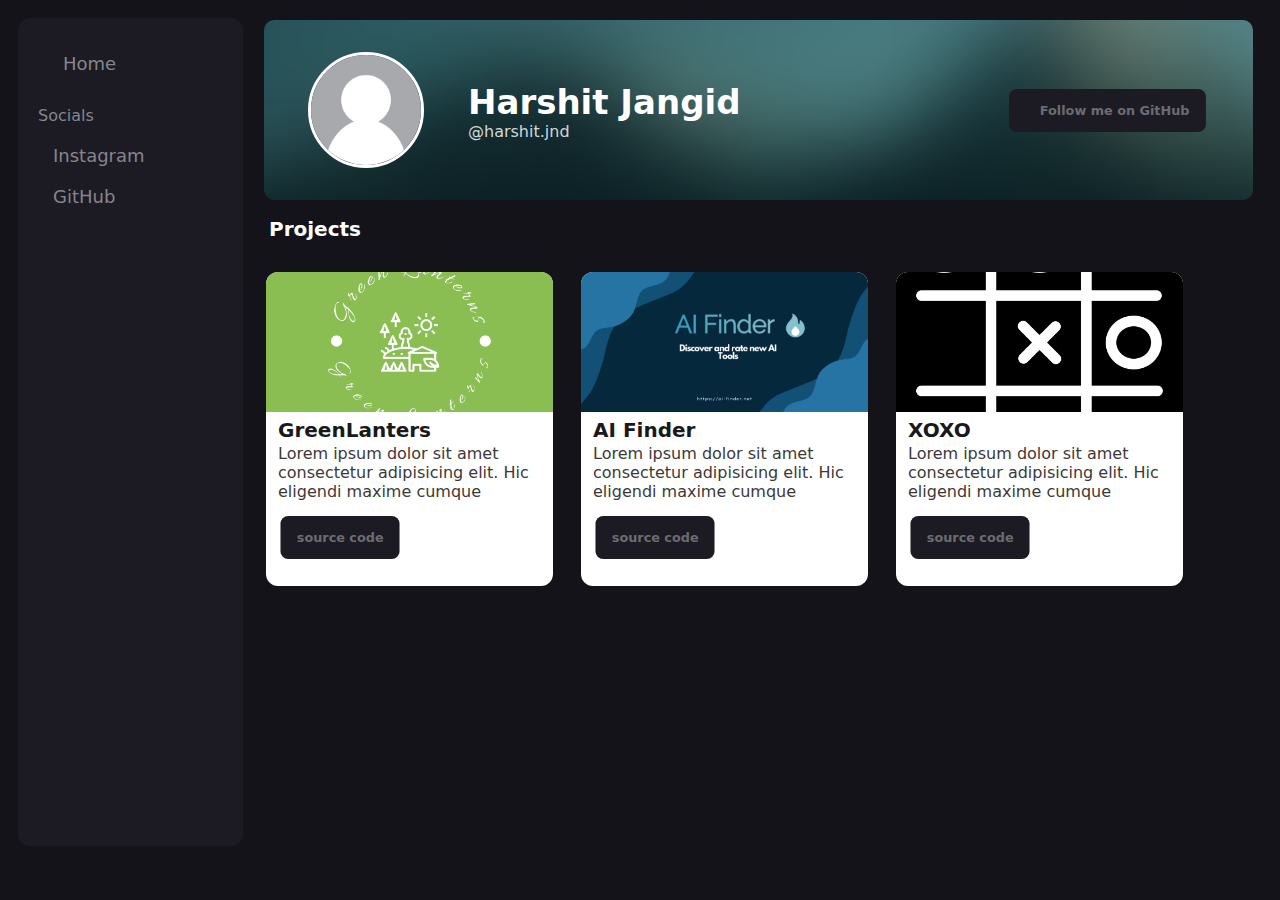
==== index.html @ 452cf879 "Create index.html" ====
<!DOCTYPE html>
<html lang="en">
<head>
    <meta charset="UTF-8">
    <meta name="viewport" content="width=device-width, initial-scale=1.0">
    <title>Home Page</title>
    <link rel="stylesheet" href="css/styles.css">
    <link
    rel="stylesheet"
    data-purpose="Layout StyleSheet"
    title="Web Awesome"
    href="/css/app-wa-9846671ed7c9dd69b10c93f6b04b31fe.css?vsn=d"
  >

    <link
      rel="stylesheet"
      href="https://site-assets.fontawesome.com/releases/v6.5.1/css/all.css"
    >

    <link
      rel="stylesheet"
      href="https://site-assets.fontawesome.com/releases/v6.5.1/css/sharp-thin.css"
    >

    <link
      rel="stylesheet"
      href="https://site-assets.fontawesome.com/releases/v6.5.1/css/sharp-solid.css"
    >

    <link
      rel="stylesheet"
      href="https://site-assets.fontawesome.com/releases/v6.5.1/css/sharp-regular.css"
    >

    <link
      rel="stylesheet"
      href="https://site-assets.fontawesome.com/releases/v6.5.1/css/sharp-light.css"
    >
</head>
<body>
    <section class="section">
    <div class="menu">
        <div class="tab-icon">
            <div class="tab-icon-div">
                <i class="fa-light fa-house" style="color: #86858c; margin-right: 15px; font-size: 24px;"></i> Home
            </div>
        </div>
        <div class="social-link-bar">
            <span class="Socials">Socials</span>
            <div class="social-link"><i class="fa-brands fa-instagram" style="color: #cd42ff; margin-right:15px; font-size: 24px;"></i>Instagram</div>
            <div class="social-link"><i class="fa-brands fa-github" style="color: #ffffff; margin-right:15px; font-size:24px;"></i>GitHub</div>
        </div>
    </div>

    <div class="main">
        <div class="header-pic">
            <div class="pack-1">
                <div style="display: flex;">
                    <img class="user" src="image/user-text.webp">
                    <div class="pack-0">
                    <h1 class="name">Harshit Jangid</h1>
                    <a href="#" id="discord_username">@harshit.jnd</a>
                </div>
                </div>
                <button class="follow"><i class="fa-brands fa-github" style="color: #ffffff; margin-right:15px; font-size:24px;"></i>Follow me on GitHub</button>
            </div>
        </div>
    <h3 class="project">Projects</h3>
    <div class="project-holder">
        <div class="project-div">
            <img class="project-img" src="image/logo1.png">
            <h4 class="project-title">GreenLanters</h4>
            <p class="des-project">Lorem ipsum dolor sit amet consectetur adipisicing elit. Hic eligendi maxime cumque</p>
            <button class="sc"><i class="fa-regular fa-code" style="color: #6c6b72;"></i> source code</button>
        </div>

        <div class="project-div">
            <img class="project-img" src="image/logo2.png">
            <h4 class="project-title">AI Finder</h4>
            <p class="des-project">Lorem ipsum dolor sit amet consectetur adipisicing elit. Hic eligendi maxime cumque</p>
            <button class="sc"><i class="fa-regular fa-code" style="color: #6c6b72;"></i> source code</button>
        </div>

        <div class="project-div">
            <img class="project-img" src="image/logo3.png">
            <h4 class="project-title">XOXO</h4>
            <p class="des-project">Lorem ipsum dolor sit amet consectetur adipisicing elit. Hic eligendi maxime cumque</p>
            <button class="sc"><i class="fa-regular fa-code" style="color: #6c6b72;"></i> source code</button>
        </div>
    </div>
    </div>
</section>
</body>
</html>
---- css/styles.css ----
body{
    background: #14131a;
}

.section{
    display: flex;
}

.menu{
    height: 92%;
    border-radius: 12px;
    background: #1c1b23;
    width: 225px;
    margin: 10px;
    position: fixed;
}

.tab-icon{
    display: grid;
}

.tab-icon-div{
    color: #86858c;
    text-align: left;
    font-size: 18px;
    font-weight: 500;
    margin: 30px;
    font-family: system-ui, -apple-system, BlinkMacSystemFont, 'Segoe UI', Roboto, Oxygen, Ubuntu, Cantarell, 'Open Sans', 'Helvetica Neue', sans-serif;
}

.Socials{
    color: #86858c;
    text-align: left;
    font-size: 16px;
    font-weight: 500;
    margin: 20px;
    font-family: system-ui, -apple-system, BlinkMacSystemFont, 'Segoe UI', Roboto, Oxygen, Ubuntu, Cantarell, 'Open Sans', 'Helvetica Neue', sans-serif;
}

.social-link{
    color: #86858c;
    text-align: left;
    display: flex;
    align-items: center;
    font-weight: 500;
    font-size: 18px;
    margin: 20px;
    font-family: system-ui, -apple-system, BlinkMacSystemFont, 'Segoe UI', Roboto, Oxygen, Ubuntu, Cantarell, 'Open Sans', 'Helvetica Neue', sans-serif;
    transition: cubic-bezier(0.175, 0.885, 0.32, 1.275) 0.6s;
}

.social-link:hover{
    transform: scale(1.2);
    margin-left: 44px;
}


.main{
    width: 100%;
    margin-left: 244px;
}

.header-pic{
    width: 97%;
    margin: 12px;
    border-radius: 10px;
    height: 180px;
    background-image: url(../image/header-bg.png);
    background-position: 30%;
}

.bg-header{
    width: 100%;
    height: 100%;
}

.pack-1{
display: flex;
align-items: center;
width: 100%;
height: 100%;
justify-content: space-between;
}

.user{
    height: 110px;
    width: 110px;
    border-radius: 50%;
    border: 3px solid #fff;
    margin-right:14px;
    margin-left: 44px;
}

.name{
    color: #fff;
    font-size: 34px;
    margin: 30px 30px 0px;
    font-weight: 700;
    font-family: system-ui, -apple-system, BlinkMacSystemFont, 'Segoe UI', Roboto, Oxygen, Ubuntu, Cantarell, 'Open Sans', 'Helvetica Neue', sans-serif;
}

#discord_username{
    margin-left: 30px;
    color: #ffffffd2;
    text-decoration: none;
    font-family: system-ui, -apple-system, BlinkMacSystemFont, 'Segoe UI', Roboto, Oxygen, Ubuntu, Cantarell, 'Open Sans', 'Helvetica Neue', sans-serif;
}

.follow{
    background-color: #1c1b23;
    color: #6c6b72;
    padding: 7px 17px;
    border-radius: 8px;
    border: none;
    display: flex;
    height: 45px;
    transform: scale(0.96);
    align-items: center;
    font-weight: 700;
    margin: 44px;
    font-family: system-ui, -apple-system, BlinkMacSystemFont, 'Segoe UI', Roboto, Oxygen, Ubuntu, Cantarell, 'Open Sans', 'Helvetica Neue', sans-serif;
}

.project{
    color: #fff;
    font-family: system-ui, -apple-system, BlinkMacSystemFont, 'Segoe UI', Roboto, Oxygen, Ubuntu, Cantarell, 'Open Sans', 'Helvetica Neue', sans-serif;
    margin: 17px;
    font-size: 20px;
}

.project-holder{
    display: flex;
}

.project-div{
    width: 287px;
    height: 314px;
    margin: 14px;
    border-radius: 12px;
    background-color: #fff;
}

.project-img{
    height: 140px;
    width: 100%;
    border-radius: 12px 12px 0px 0px;
    object-fit: cover;

}

.project-title{
    color: #191919;
    font-size: 20px;
    margin: 2px 12px;
    padding: 0;
    font-family: system-ui, -apple-system, BlinkMacSystemFont, 'Segoe UI', Roboto, Oxygen, Ubuntu, Cantarell, 'Open Sans', 'Helvetica Neue', sans-serif;
}

.des-project{
    color: #3c3939;
    margin: 2px 12px;
    padding: 0;
    font-family: system-ui, -apple-system, BlinkMacSystemFont, 'Segoe UI', Roboto, Oxygen, Ubuntu, Cantarell, 'Open Sans', 'Helvetica Neue', sans-serif;
}

/* width */
::-webkit-scrollbar {
    width: 7px;
  }
  
  /* Track */
  ::-webkit-scrollbar-track {
    background: #1c1b23;
  }
  
  /* Handle */
  ::-webkit-scrollbar-thumb {
    background: #888;
  }
  
  /* Handle on hover */
  ::-webkit-scrollbar-thumb:hover {
    background: #555;
  }

  .sc{
    background-color: #1c1b23;
    color: #6c6b72;
    padding: 7px 17px;
    border-radius: 8px;
    border: none;
    height: 45px;
    transform: scale(0.96);
    align-items: center;
    font-weight: 700;
    margin: 12px;
    font-family: system-ui, -apple-system, BlinkMacSystemFont, 'Segoe UI', Roboto, Oxygen, Ubuntu, Cantarell, 'Open Sans', 'Helvetica Neue', sans-serif;
  }


  @media only screen and (max-width: 700px) {
   .menu{
    display: none;
   } 

   .main{
    margin-left: 0px;
   }

   .des-project{
    display: none;
   }

   .project-div{
    height: 212px;
   }
  }

  @media only screen and (max-width: 525px) {
    .project-holder {
        display: grid;
        justify-items: center;
    }

    .des-project{
        display: block;
       }

       .project-div {
        height: 80%;
    }

  }
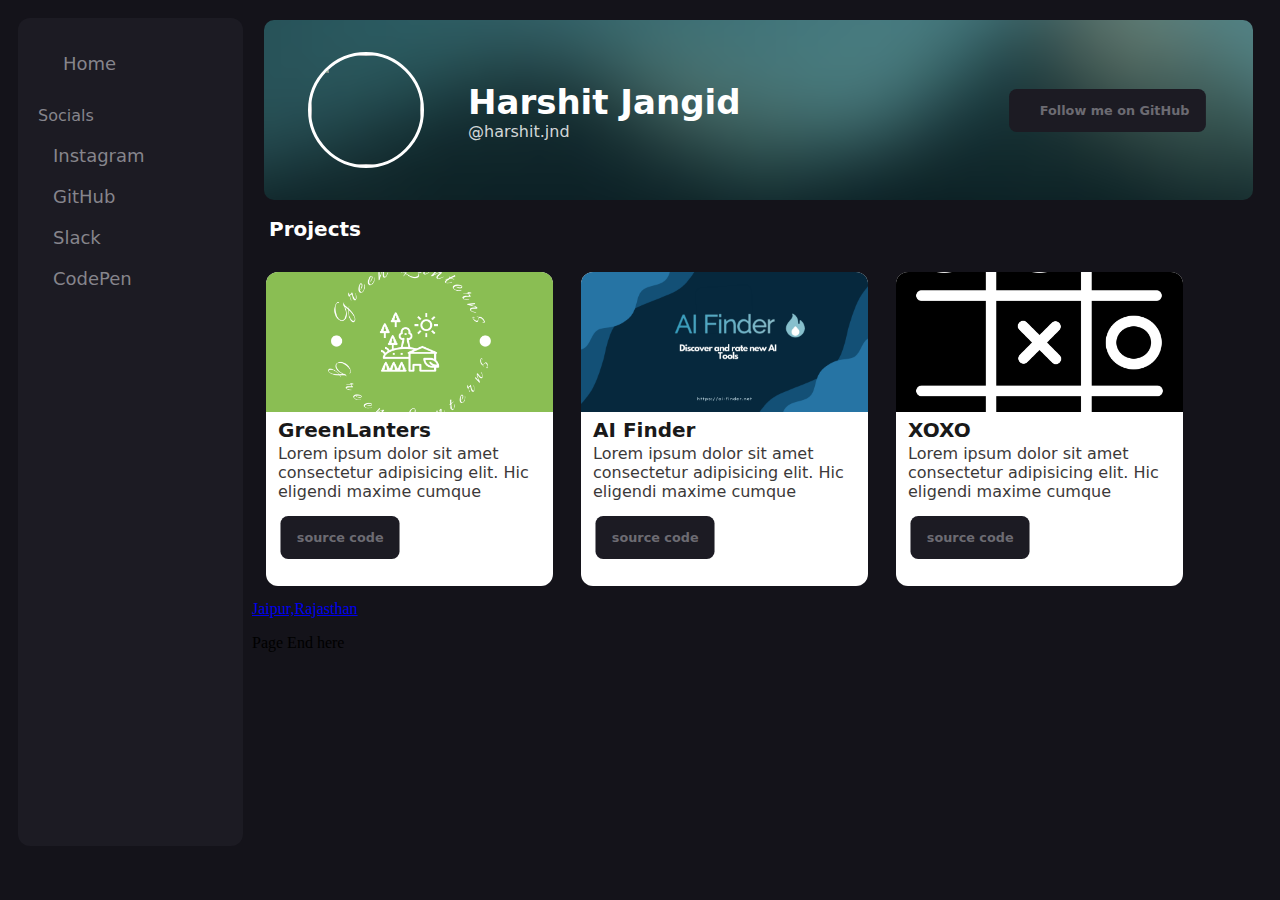
==== commit f4f0a186: "Add files via upload" ====
--- a/index.html
+++ b/index.html
@@ -1,94 +1,108 @@
-<!DOCTYPE html>
-<html lang="en">
-<head>
-    <meta charset="UTF-8">
-    <meta name="viewport" content="width=device-width, initial-scale=1.0">
-    <title>Home Page</title>
-    <link rel="stylesheet" href="css/styles.css">
-    <link
-    rel="stylesheet"
-    data-purpose="Layout StyleSheet"
-    title="Web Awesome"
-    href="/css/app-wa-9846671ed7c9dd69b10c93f6b04b31fe.css?vsn=d"
-  >
-
-    <link
-      rel="stylesheet"
-      href="https://site-assets.fontawesome.com/releases/v6.5.1/css/all.css"
-    >
-
-    <link
-      rel="stylesheet"
-      href="https://site-assets.fontawesome.com/releases/v6.5.1/css/sharp-thin.css"
-    >
-
-    <link
-      rel="stylesheet"
-      href="https://site-assets.fontawesome.com/releases/v6.5.1/css/sharp-solid.css"
-    >
-
-    <link
-      rel="stylesheet"
-      href="https://site-assets.fontawesome.com/releases/v6.5.1/css/sharp-regular.css"
-    >
-
-    <link
-      rel="stylesheet"
-      href="https://site-assets.fontawesome.com/releases/v6.5.1/css/sharp-light.css"
-    >
-</head>
-<body>
-    <section class="section">
-    <div class="menu">
-        <div class="tab-icon">
-            <div class="tab-icon-div">
-                <i class="fa-light fa-house" style="color: #86858c; margin-right: 15px; font-size: 24px;"></i> Home
-            </div>
-        </div>
-        <div class="social-link-bar">
-            <span class="Socials">Socials</span>
-            <div class="social-link"><i class="fa-brands fa-instagram" style="color: #cd42ff; margin-right:15px; font-size: 24px;"></i>Instagram</div>
-            <div class="social-link"><i class="fa-brands fa-github" style="color: #ffffff; margin-right:15px; font-size:24px;"></i>GitHub</div>
-        </div>
-    </div>
-
-    <div class="main">
-        <div class="header-pic">
-            <div class="pack-1">
-                <div style="display: flex;">
-                    <img class="user" src="image/user-text.webp">
-                    <div class="pack-0">
-                    <h1 class="name">Harshit Jangid</h1>
-                    <a href="#" id="discord_username">@harshit.jnd</a>
-                </div>
-                </div>
-                <button class="follow"><i class="fa-brands fa-github" style="color: #ffffff; margin-right:15px; font-size:24px;"></i>Follow me on GitHub</button>
-            </div>
-        </div>
-    <h3 class="project">Projects</h3>
-    <div class="project-holder">
-        <div class="project-div">
-            <img class="project-img" src="image/logo1.png">
-            <h4 class="project-title">GreenLanters</h4>
-            <p class="des-project">Lorem ipsum dolor sit amet consectetur adipisicing elit. Hic eligendi maxime cumque</p>
-            <button class="sc"><i class="fa-regular fa-code" style="color: #6c6b72;"></i> source code</button>
-        </div>
-
-        <div class="project-div">
-            <img class="project-img" src="image/logo2.png">
-            <h4 class="project-title">AI Finder</h4>
-            <p class="des-project">Lorem ipsum dolor sit amet consectetur adipisicing elit. Hic eligendi maxime cumque</p>
-            <button class="sc"><i class="fa-regular fa-code" style="color: #6c6b72;"></i> source code</button>
-        </div>
-
-        <div class="project-div">
-            <img class="project-img" src="image/logo3.png">
-            <h4 class="project-title">XOXO</h4>
-            <p class="des-project">Lorem ipsum dolor sit amet consectetur adipisicing elit. Hic eligendi maxime cumque</p>
-            <button class="sc"><i class="fa-regular fa-code" style="color: #6c6b72;"></i> source code</button>
-        </div>
-    </div>
-    </div>
-</section>
-</body>
-</html>
+<!DOCTYPE html>
+<html lang="en">
+<head>
+    <meta charset="UTF-8">
+    <meta name="viewport" content="width=device-width, initial-scale=1.0">
+    <title>Home Page</title>
+    <link rel="stylesheet" href="css/styles.css">
+    <link
+    rel="stylesheet"
+    data-purpose="Layout StyleSheet"
+    title="Web Awesome"
+    href="/css/app-wa-9846671ed7c9dd69b10c93f6b04b31fe.css?vsn=d"
+  >
+
+    <link
+      rel="stylesheet"
+      href="https://site-assets.fontawesome.com/releases/v6.5.1/css/all.css"
+    >
+
+    <link
+      rel="stylesheet"
+      href="https://site-assets.fontawesome.com/releases/v6.5.1/css/sharp-thin.css"
+    >
+
+    <link
+      rel="stylesheet"
+      href="https://site-assets.fontawesome.com/releases/v6.5.1/css/sharp-solid.css"
+    >
+
+    <link
+      rel="stylesheet"
+      href="https://site-assets.fontawesome.com/releases/v6.5.1/css/sharp-regular.css"
+    >
+
+    <link
+      rel="stylesheet"
+      href="https://site-assets.fontawesome.com/releases/v6.5.1/css/sharp-light.css"
+    >
+</head>
+<body>
+    <section class="section">
+    <div class="menu">
+        <div class="tab-icon">
+            <div class="tab-icon-div">
+                <i class="fa-light fa-house" style="color: #86858c; margin-right: 15px; font-size: 24px;"></i> Home
+            </div>
+        </div>
+        <div class="social-link-bar">
+            <span class="Socials">Socials</span>
+            <div class="social-link"><i class="fa-brands fa-instagram" style="color: #f853f0; margin-right:15px; font-size: 24px;"></i>Instagram</div>
+            <div class="social-link"><i class="fa-brands fa-github" style="color: #ffffff; margin-right:15px; font-size:24px;"></i>GitHub</div>
+            <div class="social-link"><i class="fa-brands fa-slack" style="color: #0ff7bd; margin-right:15px; font-size:24px;"></i>Slack</div>
+            <div class="social-link"><i class="fa-brands fa-codepen" style="color: #f5ff35; margin-right:15px; font-size:24px;"></i>CodePen</div>
+        </div>
+    </div>
+
+    <div class="main">
+        <div class="header-pic">
+            <div class="pack-1">
+                <div style="display: flex;">
+                    <img class="user" src="image/user.jpg">
+                    <div class="pack-0">
+                    <h1 class="name">Harshit Jangid</h1>
+                    <a href="#" id="discord_username">@harshit.jnd</a>
+                </div>
+                </div>
+                <button class="follow"><i class="fa-brands fa-github" style="color: #ffffff; margin-right:15px; font-size:24px;"></i>Follow me on GitHub</button>
+            </div>
+        </div>
+    <h3 class="project">Projects</h3>
+    <div class="project-holder">
+        <div class="project-div">
+            <img class="project-img" src="image/logo1.png">
+            <h4 class="project-title">GreenLanters</h4>
+            <p class="des-project">Lorem ipsum dolor sit amet consectetur adipisicing elit. Hic eligendi maxime cumque</p>
+            <button class="sc"><i class="fa-regular fa-code" style="color: #6c6b72;"></i> source code</button>
+        </div>
+
+        <div class="project-div">
+            <img class="project-img" src="image/logo2.png">
+            <h4 class="project-title">AI Finder</h4>
+            <p class="des-project">Lorem ipsum dolor sit amet consectetur adipisicing elit. Hic eligendi maxime cumque</p>
+            <button class="sc"><i class="fa-regular fa-code" style="color: #6c6b72;"></i> source code</button>
+        </div>
+
+        <div class="project-div">
+            <img class="project-img" src="image/logo3.png">
+            <h4 class="project-title">XOXO</h4>
+            <p class="des-project">Lorem ipsum dolor sit amet consectetur adipisicing elit. Hic eligendi maxime cumque</p>
+            <button class="sc"><i class="fa-regular fa-code" style="color: #6c6b72;"></i> source code</button>
+        </div>
+    </div>
+    <div class="line">
+        <a href="https://maps.app.goo.gl/8fVukAXoxANSHeWq6" class="location-dot">
+        <i class="fa-light fa-location-dot" style="color: #6c6b72;"></i>  Jaipur,Rajasthan
+    </a>
+    </div>
+    <div class="line-main"></div>
+    <footer>
+        <p class="page-end">
+            Page End here
+        </p>
+    </footer>
+</div>
+</div>
+</section>
+</body>
+</html>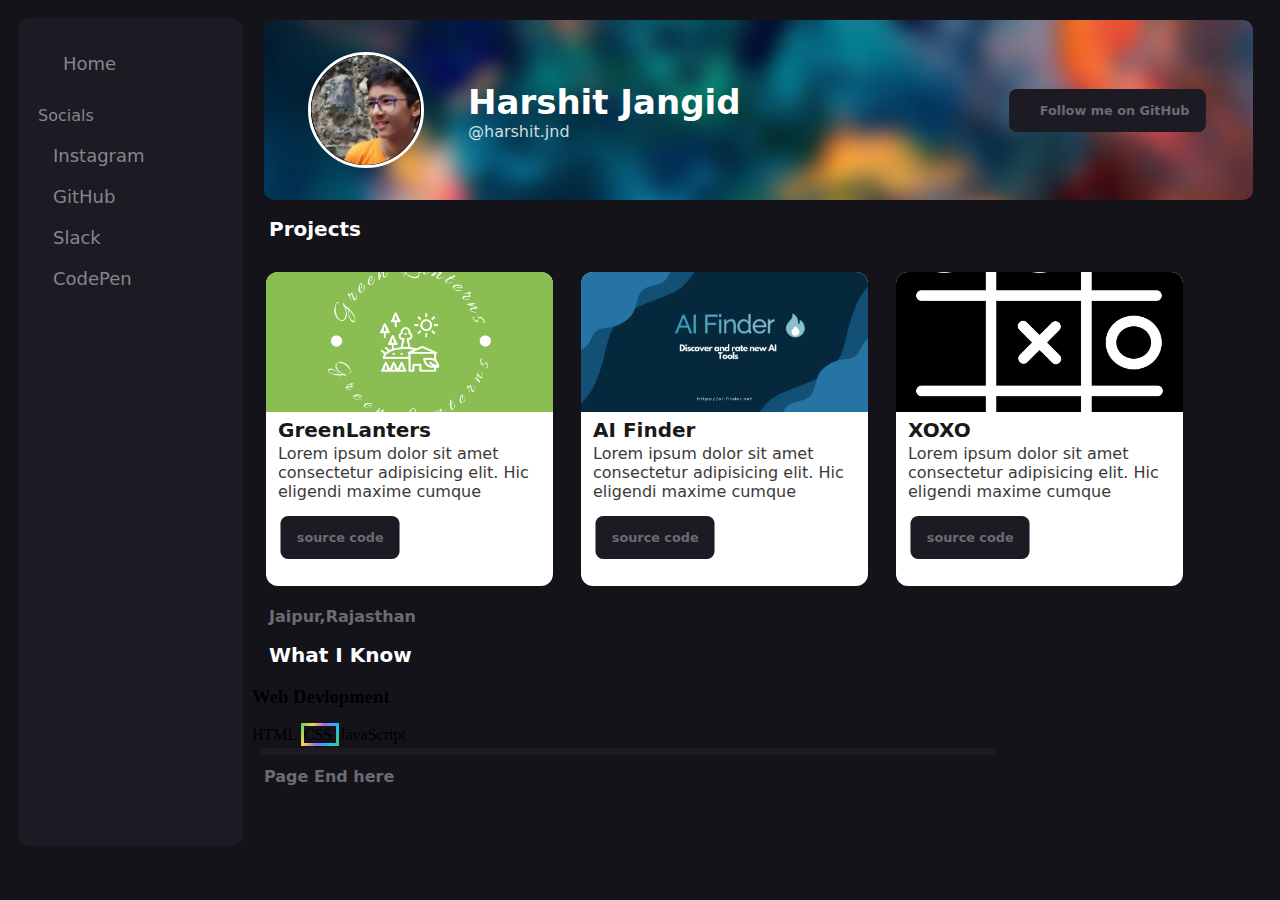
==== commit bee9a670: "Add files via upload" ====
--- a/index.html
+++ b/index.html
@@ -73,7 +73,9 @@
             <img class="project-img" src="image/logo1.png">
             <h4 class="project-title">GreenLanters</h4>
             <p class="des-project">Lorem ipsum dolor sit amet consectetur adipisicing elit. Hic eligendi maxime cumque</p>
+            <div class="sc-holder">
             <button class="sc"><i class="fa-regular fa-code" style="color: #6c6b72;"></i> source code</button>
+        </div>
         </div>
 
         <div class="project-div">
@@ -95,6 +97,30 @@
         <i class="fa-light fa-location-dot" style="color: #6c6b72;"></i>  Jaipur,Rajasthan
     </a>
     </div>
+    <div class="whatiknow">
+        <h3 class="project">
+            What I Know
+        </h3>
+        <div class="box-of-wik">
+            <h3 class="text-box-of-wik">
+            Web Devlopment
+        </h3>
+        <div class="inner-box">
+            <span class="box-30">
+                <i class="fa-brands fa-html5 fa-xl" style="color: #ff5733;"></i> HTML
+            </span>
+            <span class="box-30" style=" background: 
+            linear-gradient(#14131a, #14131a) padding-box,
+            linear-gradient(115deg,#4fcf70,#fad648,#a767e5,#12bcfe,#44ce7b) border-box;
+            border: 3px solid transparent;
+            "><i class="fa-brands fa-css3-alt fa-xl" style="color: #2977ff;"></i> CSS
+            </span>
+            <span class="box-30">
+                <i class="fa-brands fa-js fa-xl" style="color: #ffea00;"></i> JavaScript
+            </span>
+        </div>
+        </div>
+    </div>
     <div class="line-main"></div>
     <footer>
         <p class="page-end">
--- a/css/styles.css
+++ b/css/styles.css
@@ -1,233 +1,268 @@
-body{
-    background: #14131a;
-}
-
-.section{
-    display: flex;
-}
-
-.menu{
-    height: 92%;
-    border-radius: 12px;
-    background: #1c1b23;
-    width: 225px;
-    margin: 10px;
-    position: fixed;
-}
-
-.tab-icon{
-    display: grid;
-}
-
-.tab-icon-div{
-    color: #86858c;
-    text-align: left;
-    font-size: 18px;
-    font-weight: 500;
-    margin: 30px;
-    font-family: system-ui, -apple-system, BlinkMacSystemFont, 'Segoe UI', Roboto, Oxygen, Ubuntu, Cantarell, 'Open Sans', 'Helvetica Neue', sans-serif;
-}
-
-.Socials{
-    color: #86858c;
-    text-align: left;
-    font-size: 16px;
-    font-weight: 500;
-    margin: 20px;
-    font-family: system-ui, -apple-system, BlinkMacSystemFont, 'Segoe UI', Roboto, Oxygen, Ubuntu, Cantarell, 'Open Sans', 'Helvetica Neue', sans-serif;
-}
-
-.social-link{
-    color: #86858c;
-    text-align: left;
-    display: flex;
-    align-items: center;
-    font-weight: 500;
-    font-size: 18px;
-    margin: 20px;
-    font-family: system-ui, -apple-system, BlinkMacSystemFont, 'Segoe UI', Roboto, Oxygen, Ubuntu, Cantarell, 'Open Sans', 'Helvetica Neue', sans-serif;
-    transition: cubic-bezier(0.175, 0.885, 0.32, 1.275) 0.6s;
-}
-
-.social-link:hover{
-    transform: scale(1.2);
-    margin-left: 44px;
-}
-
-
-.main{
-    width: 100%;
-    margin-left: 244px;
-}
-
-.header-pic{
-    width: 97%;
-    margin: 12px;
-    border-radius: 10px;
-    height: 180px;
-    background-image: url(../image/header-bg.png);
-    background-position: 30%;
-}
-
-.bg-header{
-    width: 100%;
-    height: 100%;
-}
-
-.pack-1{
-display: flex;
-align-items: center;
-width: 100%;
-height: 100%;
-justify-content: space-between;
-}
-
-.user{
-    height: 110px;
-    width: 110px;
-    border-radius: 50%;
-    border: 3px solid #fff;
-    margin-right:14px;
-    margin-left: 44px;
-}
-
-.name{
-    color: #fff;
-    font-size: 34px;
-    margin: 30px 30px 0px;
-    font-weight: 700;
-    font-family: system-ui, -apple-system, BlinkMacSystemFont, 'Segoe UI', Roboto, Oxygen, Ubuntu, Cantarell, 'Open Sans', 'Helvetica Neue', sans-serif;
-}
-
-#discord_username{
-    margin-left: 30px;
-    color: #ffffffd2;
-    text-decoration: none;
-    font-family: system-ui, -apple-system, BlinkMacSystemFont, 'Segoe UI', Roboto, Oxygen, Ubuntu, Cantarell, 'Open Sans', 'Helvetica Neue', sans-serif;
-}
-
-.follow{
-    background-color: #1c1b23;
-    color: #6c6b72;
-    padding: 7px 17px;
-    border-radius: 8px;
-    border: none;
-    display: flex;
-    height: 45px;
-    transform: scale(0.96);
-    align-items: center;
-    font-weight: 700;
-    margin: 44px;
-    font-family: system-ui, -apple-system, BlinkMacSystemFont, 'Segoe UI', Roboto, Oxygen, Ubuntu, Cantarell, 'Open Sans', 'Helvetica Neue', sans-serif;
-}
-
-.project{
-    color: #fff;
-    font-family: system-ui, -apple-system, BlinkMacSystemFont, 'Segoe UI', Roboto, Oxygen, Ubuntu, Cantarell, 'Open Sans', 'Helvetica Neue', sans-serif;
-    margin: 17px;
-    font-size: 20px;
-}
-
-.project-holder{
-    display: flex;
-}
-
-.project-div{
-    width: 287px;
-    height: 314px;
-    margin: 14px;
-    border-radius: 12px;
-    background-color: #fff;
-}
-
-.project-img{
-    height: 140px;
-    width: 100%;
-    border-radius: 12px 12px 0px 0px;
-    object-fit: cover;
-
-}
-
-.project-title{
-    color: #191919;
-    font-size: 20px;
-    margin: 2px 12px;
-    padding: 0;
-    font-family: system-ui, -apple-system, BlinkMacSystemFont, 'Segoe UI', Roboto, Oxygen, Ubuntu, Cantarell, 'Open Sans', 'Helvetica Neue', sans-serif;
-}
-
-.des-project{
-    color: #3c3939;
-    margin: 2px 12px;
-    padding: 0;
-    font-family: system-ui, -apple-system, BlinkMacSystemFont, 'Segoe UI', Roboto, Oxygen, Ubuntu, Cantarell, 'Open Sans', 'Helvetica Neue', sans-serif;
-}
-
-/* width */
-::-webkit-scrollbar {
-    width: 7px;
-  }
-  
-  /* Track */
-  ::-webkit-scrollbar-track {
-    background: #1c1b23;
-  }
-  
-  /* Handle */
-  ::-webkit-scrollbar-thumb {
-    background: #888;
-  }
-  
-  /* Handle on hover */
-  ::-webkit-scrollbar-thumb:hover {
-    background: #555;
-  }
-
-  .sc{
-    background-color: #1c1b23;
-    color: #6c6b72;
-    padding: 7px 17px;
-    border-radius: 8px;
-    border: none;
-    height: 45px;
-    transform: scale(0.96);
-    align-items: center;
-    font-weight: 700;
-    margin: 12px;
-    font-family: system-ui, -apple-system, BlinkMacSystemFont, 'Segoe UI', Roboto, Oxygen, Ubuntu, Cantarell, 'Open Sans', 'Helvetica Neue', sans-serif;
-  }
-
-
-  @media only screen and (max-width: 700px) {
-   .menu{
-    display: none;
-   } 
-
-   .main{
-    margin-left: 0px;
-   }
-
-   .des-project{
-    display: none;
-   }
-
-   .project-div{
-    height: 212px;
-   }
-  }
-
-  @media only screen and (max-width: 525px) {
-    .project-holder {
-        display: grid;
-        justify-items: center;
-    }
-
-    .des-project{
-        display: block;
-       }
-
-       .project-div {
-        height: 80%;
-    }
-
-  }
+body{
+    background: #14131a;
+}
+
+.section{
+    display: flex;
+}
+
+.menu{
+    height: 92%;
+    border-radius: 12px;
+    background: #1c1b23;
+    width: 225px;
+    margin: 10px;
+    position: fixed;
+}
+
+.tab-icon{
+    display: grid;
+}
+
+.tab-icon-div{
+    color: #86858c;
+    text-align: left;
+    font-size: 18px;
+    font-weight: 500;
+    margin: 30px;
+    font-family: system-ui, -apple-system, BlinkMacSystemFont, 'Segoe UI', Roboto, Oxygen, Ubuntu, Cantarell, 'Open Sans', 'Helvetica Neue', sans-serif;
+}
+
+.Socials{
+    color: #86858c;
+    text-align: left;
+    font-size: 16px;
+    font-weight: 500;
+    margin: 20px;
+    font-family: system-ui, -apple-system, BlinkMacSystemFont, 'Segoe UI', Roboto, Oxygen, Ubuntu, Cantarell, 'Open Sans', 'Helvetica Neue', sans-serif;
+}
+
+.social-link{
+    color: #86858c;
+    text-align: left;
+    display: flex;
+    align-items: center;
+    font-weight: 500;
+    font-size: 18px;
+    margin: 20px;
+    font-family: system-ui, -apple-system, BlinkMacSystemFont, 'Segoe UI', Roboto, Oxygen, Ubuntu, Cantarell, 'Open Sans', 'Helvetica Neue', sans-serif;
+    transition: cubic-bezier(0.175, 0.885, 0.32, 1.275) 0.6s;
+}
+
+.social-link:hover{
+    margin-left: 44px;
+}
+
+
+.main{
+    width: 100%;
+    margin-left: 244px;
+}
+
+.header-pic{
+    width: 97%;
+    margin: 12px;
+    border-radius: 10px;
+    height: 180px;
+    background-image: url(../image/cover.png);
+   background-repeat: no-repeat;
+   background-size: cover;
+}
+
+.bg-header{
+    width: 100%;
+    height: 100%;
+}
+
+.pack-1{
+display: flex;
+align-items: center;
+width: 100%;
+height: 100%;
+justify-content: space-between;
+}
+
+.user{
+    height: 110px;
+    width: 110px;
+    border-radius: 50%;
+    border: 3px solid #fff;
+    margin-right:14px;
+    margin-left: 44px;
+}
+
+.name{
+    color: #fff;
+    font-size: 34px;
+    margin: 30px 30px 0px;
+    font-weight: 700;
+    font-family: system-ui, -apple-system, BlinkMacSystemFont, 'Segoe UI', Roboto, Oxygen, Ubuntu, Cantarell, 'Open Sans', 'Helvetica Neue', sans-serif;
+}
+
+#discord_username{
+    margin-left: 30px;
+    color: #ffffffd2;
+    text-decoration: none;
+    font-family: system-ui, -apple-system, BlinkMacSystemFont, 'Segoe UI', Roboto, Oxygen, Ubuntu, Cantarell, 'Open Sans', 'Helvetica Neue', sans-serif;
+}
+
+.follow{
+    background-color: #1c1b23;
+    color: #6c6b72;
+    padding: 7px 17px;
+    border-radius: 8px;
+    border: none;
+    display: flex;
+    height: 45px;
+    transform: scale(0.96);
+    align-items: center;
+    font-weight: 700;
+    margin: 44px;
+    font-family: system-ui, -apple-system, BlinkMacSystemFont, 'Segoe UI', Roboto, Oxygen, Ubuntu, Cantarell, 'Open Sans', 'Helvetica Neue', sans-serif;
+}
+
+.project{
+    color: #fff;
+    font-family: system-ui, -apple-system, BlinkMacSystemFont, 'Segoe UI', Roboto, Oxygen, Ubuntu, Cantarell, 'Open Sans', 'Helvetica Neue', sans-serif;
+    margin: 17px;
+    font-size: 20px;
+}
+
+.project-holder{
+    display: flex;
+}
+
+.project-div{
+    width: 287px;
+    height: 314px;
+    margin: 14px;
+    border-radius: 12px;
+    background-color: #fff;
+}
+
+.project-img{
+    height: 140px;
+    width: 100%;
+    border-radius: 12px 12px 0px 0px;
+    object-fit: cover;
+
+}
+
+.project-title{
+    color: #191919;
+    font-size: 20px;
+    margin: 2px 12px;
+    padding: 0;
+    font-family: system-ui, -apple-system, BlinkMacSystemFont, 'Segoe UI', Roboto, Oxygen, Ubuntu, Cantarell, 'Open Sans', 'Helvetica Neue', sans-serif;
+}
+
+.des-project{
+    color: #3c3939;
+    margin: 2px 12px;
+    padding: 0;
+    font-family: system-ui, -apple-system, BlinkMacSystemFont, 'Segoe UI', Roboto, Oxygen, Ubuntu, Cantarell, 'Open Sans', 'Helvetica Neue', sans-serif;
+}
+
+/* width */
+::-webkit-scrollbar {
+    width: 7px;
+  }
+  
+  /* Track */
+  ::-webkit-scrollbar-track {
+    background: #1c1b23;
+  }
+  
+  /* Handle */
+  ::-webkit-scrollbar-thumb {
+    background: #888;
+  }
+  
+  /* Handle on hover */
+  ::-webkit-scrollbar-thumb:hover {
+    background: #555;
+  }
+
+  .sc{
+    background-color: #1c1b23;
+    color: #6c6b72;
+    padding: 7px 17px;
+    border-radius: 8px;
+    border: none;
+    height: 45px;
+    transform: scale(0.96);
+    align-items: center;
+    font-weight: 700;
+    margin: 12px;
+    font-family: system-ui, -apple-system, BlinkMacSystemFont, 'Segoe UI', Roboto, Oxygen, Ubuntu, Cantarell, 'Open Sans', 'Helvetica Neue', sans-serif;
+  }
+
+
+  @media only screen and (max-width: 700px) {
+   .menu{
+    display: none;
+   } 
+
+   .main{
+    margin-left: 0px;
+   }
+
+   .des-project{
+    display: none;
+   }
+
+   .project-div{
+    height: 212px;
+   }
+  }
+
+  @media only screen and (max-width: 525px) {
+    .project-holder {
+        display: grid;
+        justify-items: center;
+    }
+
+    .des-project{
+        display: block;
+       }
+
+       .project-div {
+        height: 80%;
+    }
+
+    .follow{
+        display: none;
+    }
+
+  }
+
+  .page-end{
+    color: #6c6b72;
+    align-items: center;
+    font-weight: 700;
+    margin: 12px;
+    font-family: system-ui, -apple-system, BlinkMacSystemFont, 'Segoe UI', Roboto, Oxygen, Ubuntu, Cantarell, 'Open Sans', 'Helvetica Neue', sans-serif;
+  }
+
+  .line{
+    cursor: pointer;
+    padding: 7px 17px 0px;
+  }
+
+  .line-main{
+    width: 69%;
+    background: #1c1b23;
+    border-radius: 3px;
+    padding:7px 17px 0px ;
+    border: none;
+    align-items: center;
+    margin: 4px 7px;
+    cursor: pointer;
+  }
+
+  .location-dot{
+    color: #6c6b72;
+    font-weight: 700;
+    text-decoration: none;
+    font-family: system-ui, -apple-system, BlinkMacSystemFont, 'Segoe UI', Roboto, Oxygen, Ubuntu, Cantarell, 'Open Sans', 'Helvetica Neue', sans-serif;
+  }
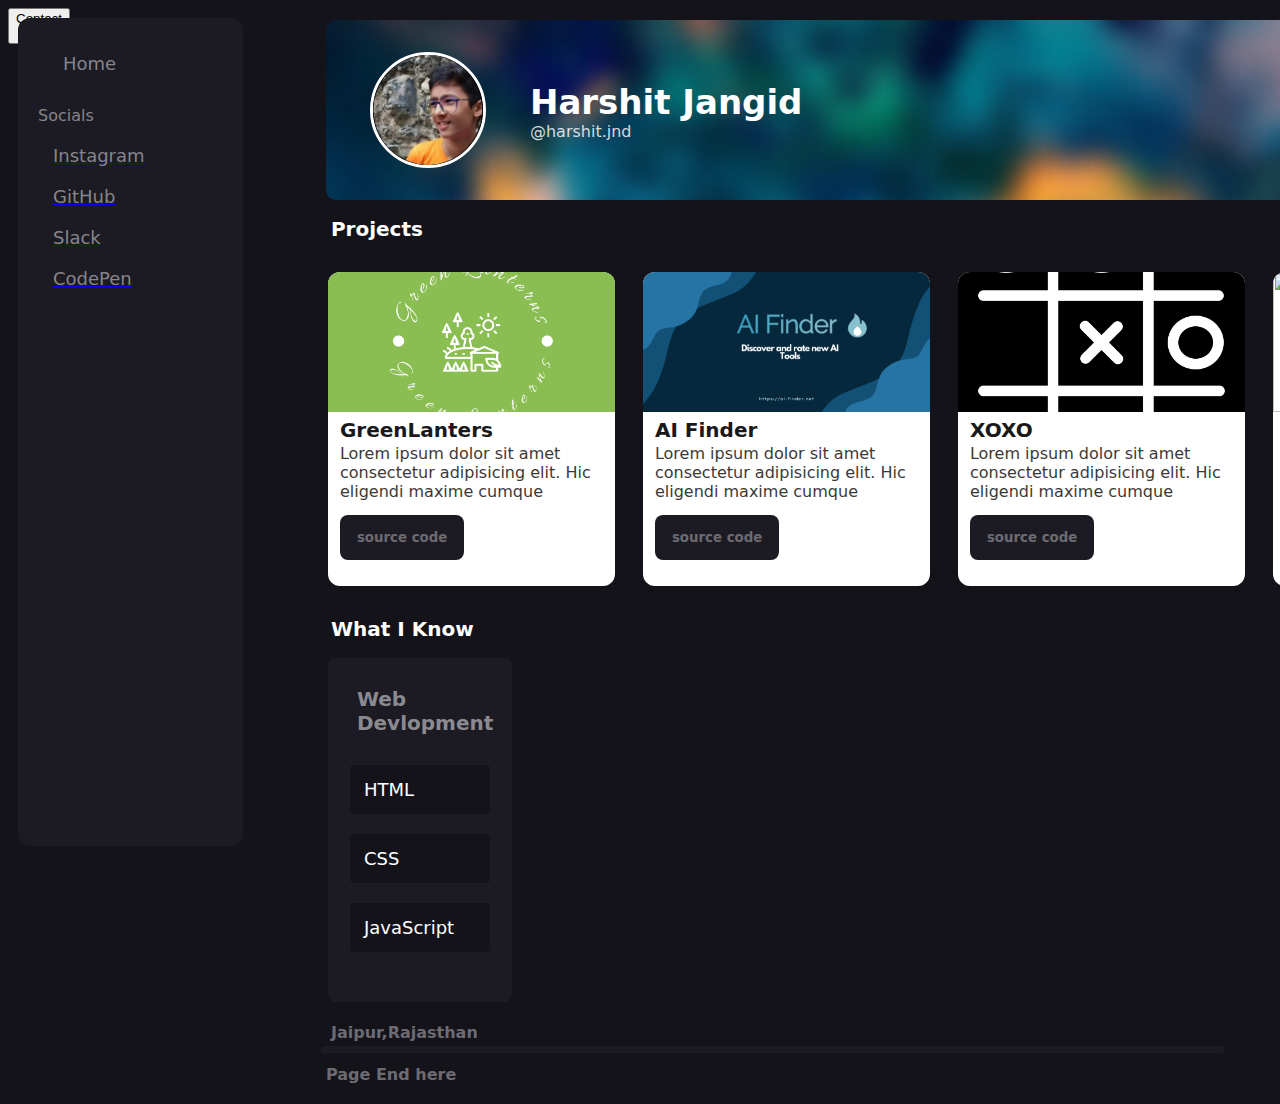
==== commit 1fc90a03: "Add files via upload" ====
--- a/index.html
+++ b/index.html
@@ -39,6 +39,15 @@
 </head>
 <body>
     <section class="section">
+        <div class="header-holder">
+            <div class="dot-holder">
+                <div class="dot"></div>
+                <div class="dot"></div>
+            </div>
+            <div class="contact-me-btn">
+                <a href="tel:+916376770017"><button class="contact-btn">Contact Me</button></a>
+            </div>
+        </div>
     <div class="menu">
         <div class="tab-icon">
             <div class="tab-icon-div">
@@ -47,10 +56,10 @@
         </div>
         <div class="social-link-bar">
             <span class="Socials">Socials</span>
-            <div class="social-link"><i class="fa-brands fa-instagram" style="color: #f853f0; margin-right:15px; font-size: 24px;"></i>Instagram</div>
-            <div class="social-link"><i class="fa-brands fa-github" style="color: #ffffff; margin-right:15px; font-size:24px;"></i>GitHub</div>
-            <div class="social-link"><i class="fa-brands fa-slack" style="color: #0ff7bd; margin-right:15px; font-size:24px;"></i>Slack</div>
-            <div class="social-link"><i class="fa-brands fa-codepen" style="color: #f5ff35; margin-right:15px; font-size:24px;"></i>CodePen</div>
+           <a href="404.html" class="a0"><div class="social-link"><i class="fa-brands fa-instagram" style="color: #f853f0; margin-right:15px; font-size: 24px;"></i>Instagram</div></a>
+           <a href="404.html" class="a0"><div class="social-link"><i class="fa-brands fa-github" style="color: #ffffff; margin-right:15px; font-size:24px;"></i>GitHub</div></a>
+           <a href="404.html" class="a0"><div class="social-link"><i class="fa-brands fa-slack" style="color: #0ff7bd; margin-right:15px; font-size:24px;"></i>Slack</div></a>
+           <a href="404.html" class="a0"><div class="social-link"><i class="fa-brands fa-codepen" style="color: #f5ff35; margin-right:15px; font-size:24px;"></i>CodePen</div></a>
         </div>
     </div>
 
@@ -61,10 +70,10 @@
                     <img class="user" src="image/user.jpg">
                     <div class="pack-0">
                     <h1 class="name">Harshit Jangid</h1>
-                    <a href="#" id="discord_username">@harshit.jnd</a>
+                    <a href="404.html" id="discord_username">@harshit.jnd</a>
                 </div>
                 </div>
-                <button class="follow"><i class="fa-brands fa-github" style="color: #ffffff; margin-right:15px; font-size:24px;"></i>Follow me on GitHub</button>
+                <a href="https://github.com/harshitjangid7" class="a0"><button class="follow"><i class="fa-brands fa-github" style="color: #ffffff; margin-right:15px; font-size:24px;"></i>Follow me on GitHub</button></a>
             </div>
         </div>
     <h3 class="project">Projects</h3>
@@ -91,11 +100,15 @@
             <p class="des-project">Lorem ipsum dolor sit amet consectetur adipisicing elit. Hic eligendi maxime cumque</p>
             <button class="sc"><i class="fa-regular fa-code" style="color: #6c6b72;"></i> source code</button>
         </div>
-    </div>
-    <div class="line">
-        <a href="https://maps.app.goo.gl/8fVukAXoxANSHeWq6" class="location-dot">
-        <i class="fa-light fa-location-dot" style="color: #6c6b72;"></i>  Jaipur,Rajasthan
-    </a>
+
+        <div class="project-div">
+            <img class="project-img" src="image/FC.png">
+            <h4 class="project-title">Famil Code</h4>
+            <p class="des-project">Lorem ipsum dolor sit amet consectetur adipisicing elit. Hic eligendi maxime cumque</p>
+            <div class="sc-holder">
+            <button class="sc"><i class="fa-regular fa-code" style="color: #6c6b72;"></i> source code</button>
+        </div>
+        </div>
     </div>
     <div class="whatiknow">
         <h3 class="project">
@@ -109,17 +122,18 @@
             <span class="box-30">
                 <i class="fa-brands fa-html5 fa-xl" style="color: #ff5733;"></i> HTML
             </span>
-            <span class="box-30" style=" background: 
-            linear-gradient(#14131a, #14131a) padding-box,
-            linear-gradient(115deg,#4fcf70,#fad648,#a767e5,#12bcfe,#44ce7b) border-box;
-            border: 3px solid transparent;
-            "><i class="fa-brands fa-css3-alt fa-xl" style="color: #2977ff;"></i> CSS
+            <span class="box-30"><i class="fa-brands fa-css3-alt fa-xl" style="color: #2977ff;"></i> CSS
             </span>
             <span class="box-30">
                 <i class="fa-brands fa-js fa-xl" style="color: #ffea00;"></i> JavaScript
             </span>
         </div>
         </div>
+    </div>
+    <div class="line">
+        <a href="https://maps.app.goo.gl/8fVukAXoxANSHeWq6" class="location-dot">
+        <i class="fa-light fa-location-dot" style="color: #6c6b72;"></i>  Jaipur,Rajasthan
+    </a>
     </div>
     <div class="line-main"></div>
     <footer>
--- a/css/styles.css
+++ b/css/styles.css
@@ -184,19 +184,22 @@
   }
 
   .sc{
-    background-color: #1c1b23;
+    background: #1c1b23;
     color: #6c6b72;
     padding: 7px 17px;
     border-radius: 8px;
     border: none;
     height: 45px;
+    align-items: center;
+    font-weight: 700;
+    margin: 12px;
+    transition: all 0.4s cubic-bezier(0.455, 0.03, 0.515, 0.955)  ;
+    font-family: system-ui, -apple-system, BlinkMacSystemFont, 'Segoe UI', Roboto, Oxygen, Ubuntu, Cantarell, 'Open Sans', 'Helvetica Neue', sans-serif;
+  }
+
+  .sc:hover{
     transform: scale(0.96);
-    align-items: center;
-    font-weight: 700;
-    margin: 12px;
-    font-family: system-ui, -apple-system, BlinkMacSystemFont, 'Segoe UI', Roboto, Oxygen, Ubuntu, Cantarell, 'Open Sans', 'Helvetica Neue', sans-serif;
-  }
-
+  }
 
   @media only screen and (max-width: 700px) {
    .menu{
@@ -266,3 +269,42 @@
     text-decoration: none;
     font-family: system-ui, -apple-system, BlinkMacSystemFont, 'Segoe UI', Roboto, Oxygen, Ubuntu, Cantarell, 'Open Sans', 'Helvetica Neue', sans-serif;
   }
+
+
+.text-2{
+    color: #ffffff;
+    font-weight: 700;
+    text-decoration: none;
+    font-family: system-ui, -apple-system, BlinkMacSystemFont, 'Segoe UI', Roboto, Oxygen, Ubuntu, Cantarell, 'Open Sans', 'Helvetica Neue', sans-serif;
+}
+
+.box-of-wik{
+    background: #1c1b23;
+    margin: 14px;
+    border-radius: 8px;
+    height: 320px;
+    width: 160px;
+    padding: 12px;
+}
+
+.text-box-of-wik{
+    color: #8b8a91;
+    font-family: system-ui, -apple-system, BlinkMacSystemFont, 'Segoe UI', Roboto, Oxygen, Ubuntu, Cantarell, 'Open Sans', 'Helvetica Neue', sans-serif;
+    margin: 17px;
+    font-size: 20px;
+    margin-bottom: 20px;
+}
+
+.box-30{
+    color: #fff;
+    background: #14131a;
+    border-radius: 4px;
+    padding: 14px;
+    font-size: 18px;
+    margin: 10px;
+    font-family: system-ui, -apple-system, BlinkMacSystemFont, 'Segoe UI', Roboto, Oxygen, Ubuntu, Cantarell, 'Open Sans', 'Helvetica Neue', sans-serif;
+}
+
+.inner-box{
+    display: grid;
+}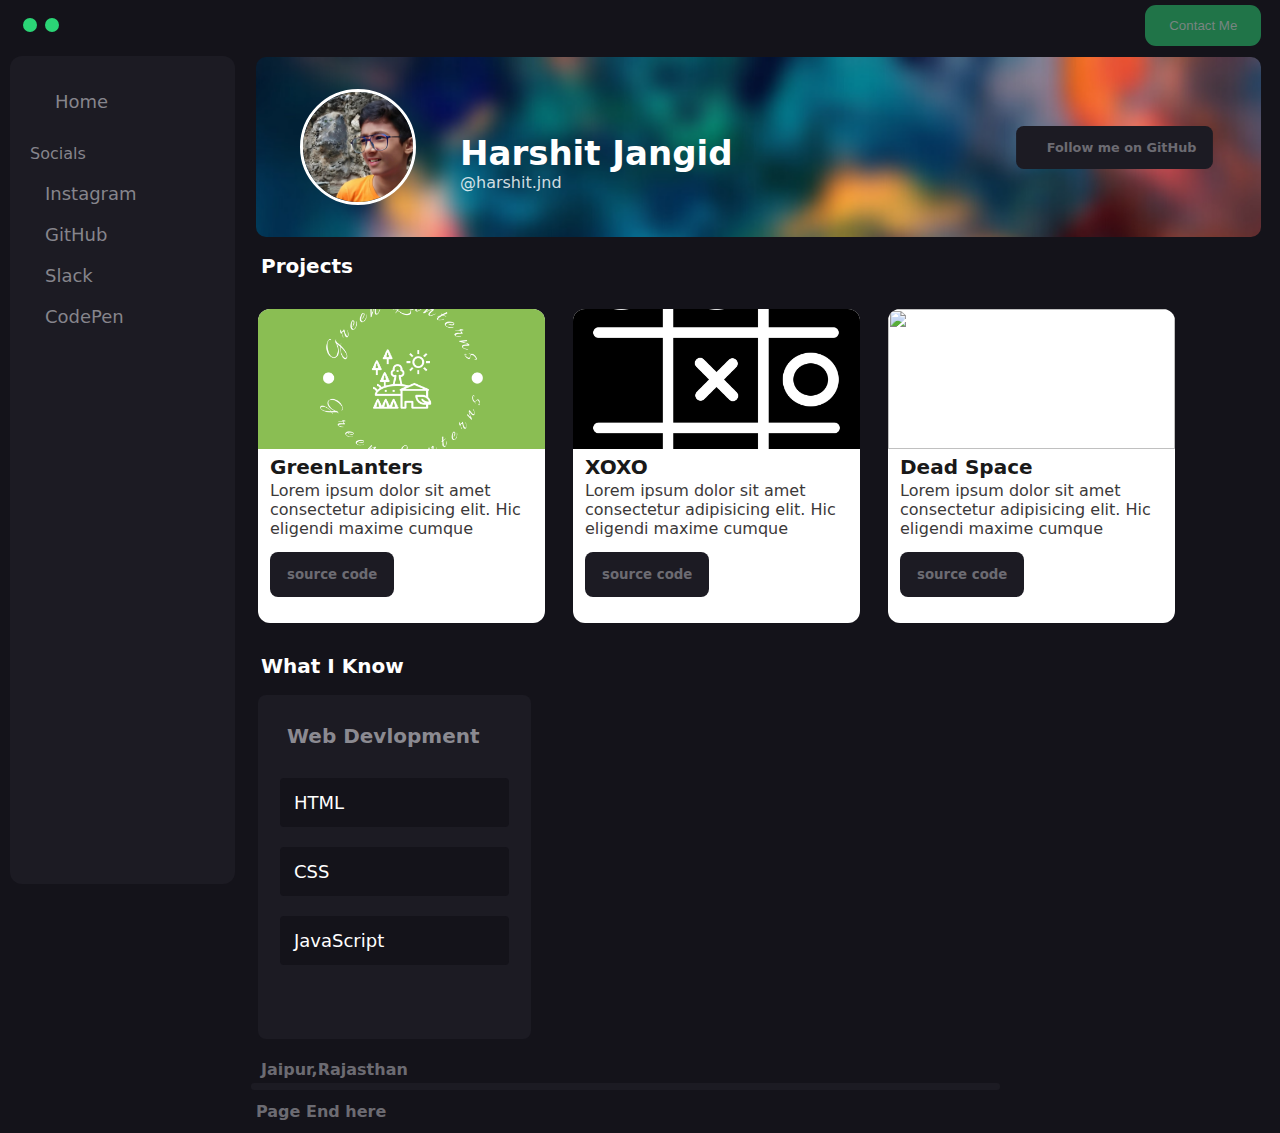
==== commit df848766: "Add files via upload" ====
--- a/index.html
+++ b/index.html
@@ -66,7 +66,7 @@
     <div class="main">
         <div class="header-pic">
             <div class="pack-1">
-                <div style="display: flex;">
+                <div style="display: flex; align-items: center;">
                     <img class="user" src="image/user.jpg">
                     <div class="pack-0">
                     <h1 class="name">Harshit Jangid</h1>
@@ -88,13 +88,6 @@
         </div>
 
         <div class="project-div">
-            <img class="project-img" src="image/logo2.png">
-            <h4 class="project-title">AI Finder</h4>
-            <p class="des-project">Lorem ipsum dolor sit amet consectetur adipisicing elit. Hic eligendi maxime cumque</p>
-            <button class="sc"><i class="fa-regular fa-code" style="color: #6c6b72;"></i> source code</button>
-        </div>
-
-        <div class="project-div">
             <img class="project-img" src="image/logo3.png">
             <h4 class="project-title">XOXO</h4>
             <p class="des-project">Lorem ipsum dolor sit amet consectetur adipisicing elit. Hic eligendi maxime cumque</p>
@@ -102,8 +95,8 @@
         </div>
 
         <div class="project-div">
-            <img class="project-img" src="image/FC.png">
-            <h4 class="project-title">Famil Code</h4>
+            <img class="project-img" src="image/header.png" style="object-fit: cover;">
+            <h4 class="project-title">Dead Space</h4>
             <p class="des-project">Lorem ipsum dolor sit amet consectetur adipisicing elit. Hic eligendi maxime cumque</p>
             <div class="sc-holder">
             <button class="sc"><i class="fa-regular fa-code" style="color: #6c6b72;"></i> source code</button>
--- a/css/styles.css
+++ b/css/styles.css
@@ -1,5 +1,6 @@
 body{
     background: #14131a;
+    margin: 0;
 }
 
 .section{
@@ -13,6 +14,7 @@
     width: 225px;
     margin: 10px;
     position: fixed;
+    margin-top: 56px;
 }
 
 .tab-icon{
@@ -57,6 +59,7 @@
 .main{
     width: 100%;
     margin-left: 244px;
+    margin-top: 45px;
 }
 
 .header-pic{
@@ -170,12 +173,13 @@
   
   /* Track */
   ::-webkit-scrollbar-track {
-    background: #1c1b23;
+    background: #14131a;
   }
   
   /* Handle */
   ::-webkit-scrollbar-thumb {
     background: #888;
+    border-radius: 2px;
   }
   
   /* Handle on hover */
@@ -217,7 +221,13 @@
    .project-div{
     height: 212px;
    }
-  }
+
+   .box-of-wik{
+    width: 100%;
+   }
+  }
+
+
 
   @media only screen and (max-width: 525px) {
     .project-holder {
@@ -283,8 +293,12 @@
     margin: 14px;
     border-radius: 8px;
     height: 320px;
-    width: 160px;
+    width: 24%;
     padding: 12px;
+    background: 
+    /* linear-gradient(#1c1b23, #1c1b23) padding-box,
+    linear-gradient(115deg,#4fcf70,#fad648,#a767e5,#12bcfe,#44ce7b) border-box;
+    border: 3px solid transparent; */
 }
 
 .text-box-of-wik{
@@ -301,10 +315,62 @@
     border-radius: 4px;
     padding: 14px;
     font-size: 18px;
+    transition: ease-in 70ms;
     margin: 10px;
     font-family: system-ui, -apple-system, BlinkMacSystemFont, 'Segoe UI', Roboto, Oxygen, Ubuntu, Cantarell, 'Open Sans', 'Helvetica Neue', sans-serif;
+}
+.box-30:hover{
+    background: 
+            linear-gradient(#14131a, #14131a) padding-box,
+            linear-gradient(115deg,#4fcf70,#fad648,#a767e5,#12bcfe,#44ce7b) border-box;
+            border: 3px solid transparent;
 }
 
 .inner-box{
     display: grid;
-}+}
+
+@media only screen and (max-width: 700px) {
+    .box-of-wik{
+     width: 90%;
+    }
+   }
+
+   .header-holder{
+    z-index: 90;
+    display: flex;
+    width: 98%;
+    height: 36px;
+    position: fixed;
+    background: #14131a;
+    margin: 0;
+    padding: 7px;
+    justify-content: space-between;
+    align-items: center;
+   }
+
+   .dot{
+    background: #2bd576;
+    border-radius: 50%;
+    height: 14px;
+    width: 14px;
+    margin: 4px;
+   }
+
+   .dot-holder{
+    display: flex;
+    margin: 12px;
+   }
+
+   .contact-btn{
+    padding: 13px 24px;
+    background: #207448;
+    border: none;
+    text-decoration: none;
+    color: #788581;
+    border-radius: 11px;
+   }
+
+   .a0{
+    text-decoration: none;
+   }